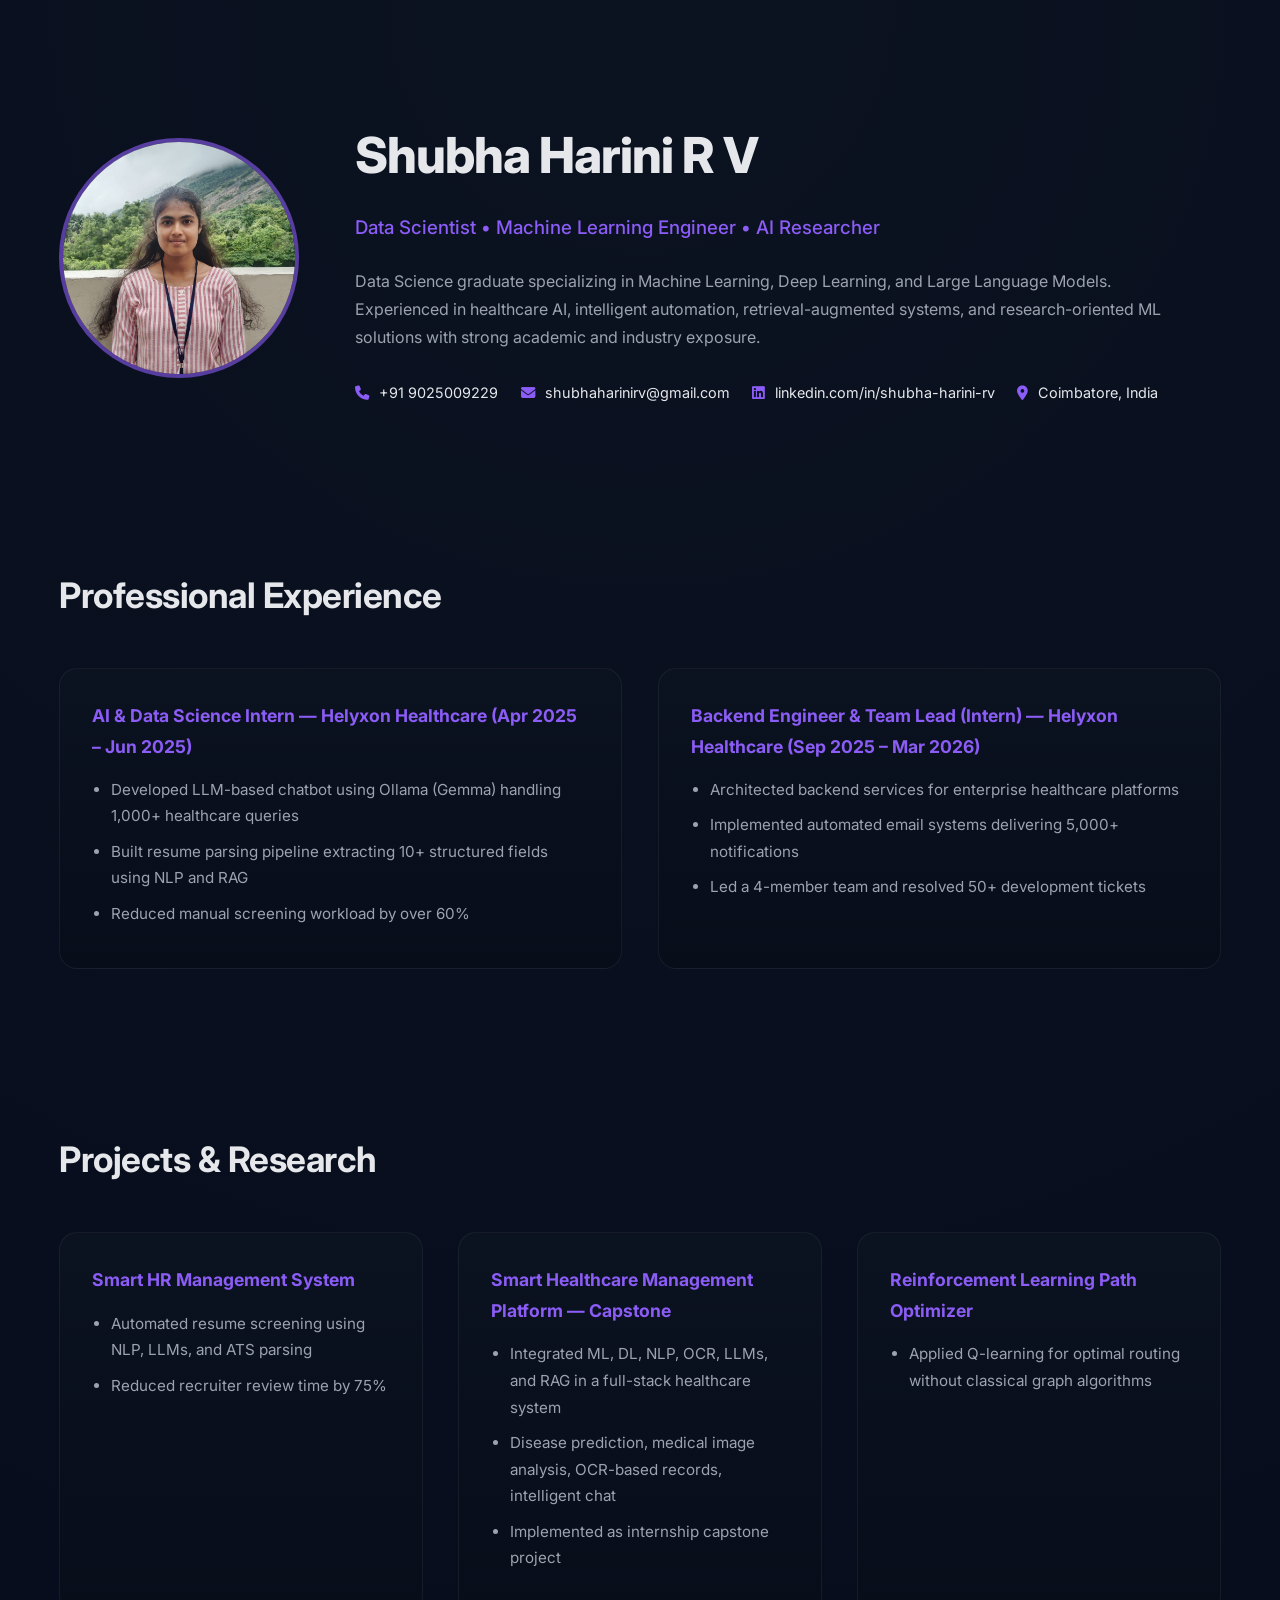
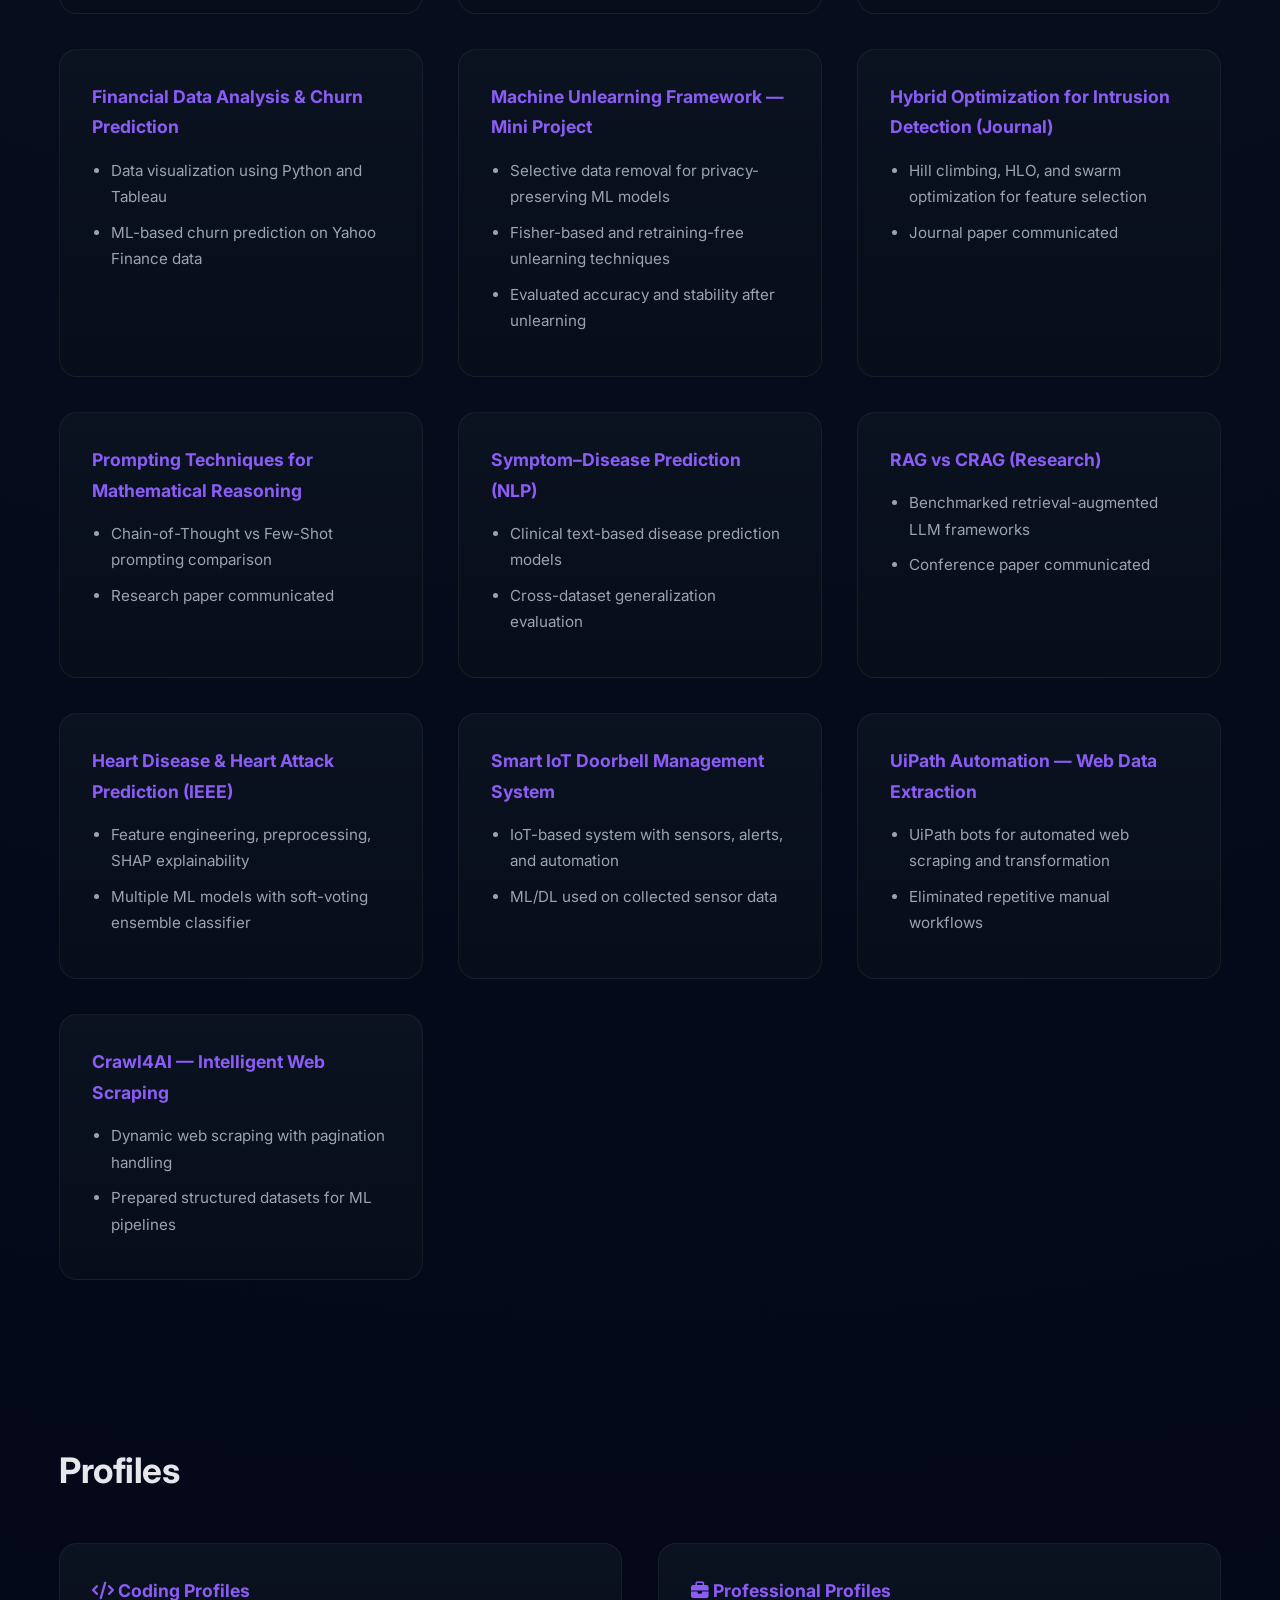
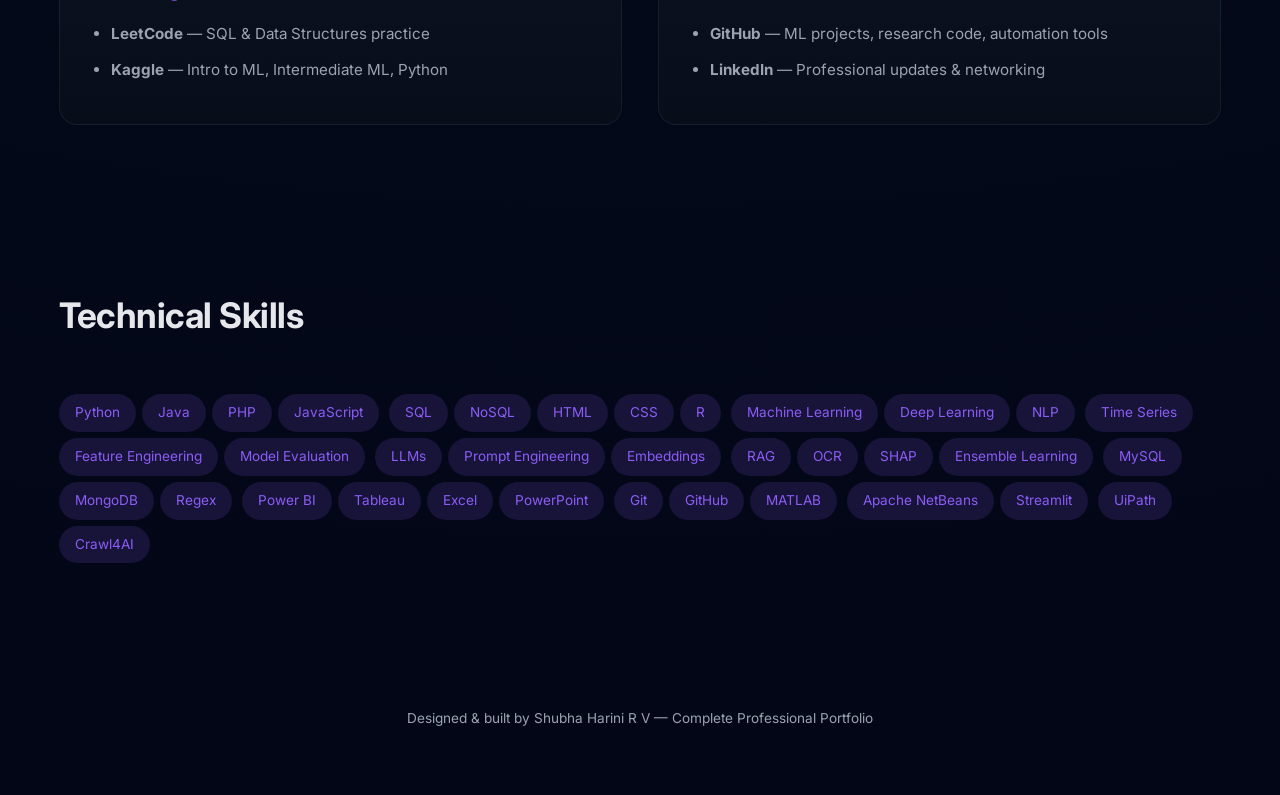
==== old.html @ a8764f8c "Rename index.html to old.html" ====
<!DOCTYPE html>
<html lang="en">
<head>
<meta charset="UTF-8">
<meta name="viewport" content="width=device-width, initial-scale=1.0">
<title>Shubha Harini R V | Data Scientist</title>

<link href="https://fonts.googleapis.com/css2?family=Inter:wght@300;400;500;600;700;800&display=swap" rel="stylesheet">
<link rel="stylesheet" href="https://cdnjs.cloudflare.com/ajax/libs/font-awesome/6.4.0/css/all.min.css">

<style>
:root{
--bg:#020617;
--card:#0b1220;
--text:#e5e7eb;
--muted:#9ca3af;
--accent:#8b5cf6;
--border:rgba(255,255,255,0.06);
}

*{
  margin:0;
  padding:0;
  box-sizing:border-box;
  font-family:'Inter',sans-serif;
}

body{
  background:radial-gradient(circle at top, #0b1220, #020617);
  color:var(--text);
  line-height:1.75;
}

.container{
  max-width:1200px;
  margin:auto;
  padding:5rem 1.2rem;
}

h2{
  font-size:2.2rem;
  margin-bottom:2.6rem;
  letter-spacing:-0.5px;
}

.grid{
  display:grid;
  grid-template-columns:repeat(auto-fit,minmax(320px,1fr));
  gap:2.2rem;
}

.card{
  background:linear-gradient(180deg,#0b1220,#070d19);
  border:1px solid var(--border);
  border-radius:18px;
  padding:2rem;
  transition:all .3s ease;
}

.card:hover{
  transform:translateY(-6px);
  border-color:rgba(139,92,246,0.35);
}

.card h4{
  color:var(--accent);
  font-size:1.1rem;
  margin-bottom:.9rem;
}

.card ul{
  padding-left:1.2rem;
}

.card ul li{
  margin-bottom:.55rem;
  color:var(--muted);
  font-size:.95rem;
}

.hero{
  display:grid;
  grid-template-columns:240px 1fr;
  gap:3.5rem;
  align-items:center;
  padding-top:7rem;
}

.hero img{
  width:240px;
  height:240px;
  border-radius:50%;
  object-fit:cover;
  border:4px solid rgba(139,92,246,0.6);
}

.hero h1{
  font-size:3.1rem;
  font-weight:800;
  letter-spacing:-1px;
}

.hero h3{
  color:var(--accent);
  font-weight:500;
  margin:.8rem 0 1.4rem;
}

.hero p{
  color:var(--muted);
  max-width:820px;
}

.contact{
  margin-top:1.8rem;
  display:flex;
  flex-wrap:wrap;
  gap:1.4rem;
  font-size:.9rem;
}

.contact i{
  color:var(--accent);
  margin-right:6px;
}

.skills span{
  display:inline-block;
  background:rgba(139,92,246,.15);
  color:var(--accent);
  padding:7px 16px;
  border-radius:999px;
  font-size:.85rem;
  margin:6px 6px 0 0;
}

footer{
  text-align:center;
  color:var(--muted);
  padding:4rem 1rem;
  font-size:.85rem;
}

@media(max-width:768px){
.hero{
  grid-template-columns:1fr;
  text-align:center;
}
.hero img{
  margin:auto;
}
}
</style>
</head>

<body>

<!-- HERO -->
<section class="container hero">
<img src="shubha.jpeg" alt="Shubha Harini R V">
<div>
<h1>Shubha Harini R V</h1>
<h3>Data Scientist • Machine Learning Engineer • AI Researcher</h3>
<p>
Data Science graduate specializing in Machine Learning, Deep Learning, and Large Language Models.
Experienced in healthcare AI, intelligent automation, retrieval-augmented systems, and
research-oriented ML solutions with strong academic and industry exposure.
</p>
<div class="contact">
<span><i class="fas fa-phone"></i> +91 9025009229</span>
<span><i class="fas fa-envelope"></i> shubhaharinirv@gmail.com</span>
<span><i class="fab fa-linkedin"></i> linkedin.com/in/shubha-harini-rv</span>
<span><i class="fas fa-map-marker-alt"></i> Coimbatore, India</span>
</div>
</div>
</section>

<!-- EXPERIENCE -->
<section class="container">
<h2>Professional Experience</h2>
<div class="grid">

<div class="card">
<h4>AI & Data Science Intern — Helyxon Healthcare (Apr 2025 – Jun 2025)</h4>
<ul>
<li>Developed LLM-based chatbot using Ollama (Gemma) handling 1,000+ healthcare queries</li>
<li>Built resume parsing pipeline extracting 10+ structured fields using NLP and RAG</li>
<li>Reduced manual screening workload by over 60%</li>
</ul>
</div>

<div class="card">
<h4>Backend Engineer & Team Lead (Intern) — Helyxon Healthcare (Sep 2025 – Mar 2026)</h4>
<ul>
<li>Architected backend services for enterprise healthcare platforms</li>
<li>Implemented automated email systems delivering 5,000+ notifications</li>
<li>Led a 4-member team and resolved 50+ development tickets</li>
</ul>
</div>

</div>
</section>

<!-- PROJECTS -->
<section class="container">
<h2>Projects & Research</h2>
<div class="grid">

<div class="card">
<h4>Smart HR Management System</h4>
<ul>
<li>Automated resume screening using NLP, LLMs, and ATS parsing</li>
<li>Reduced recruiter review time by 75%</li>
</ul>
</div>

<div class="card">
<h4>Smart Healthcare Management Platform — Capstone</h4>
<ul>
<li>Integrated ML, DL, NLP, OCR, LLMs, and RAG in a full-stack healthcare system</li>
<li>Disease prediction, medical image analysis, OCR-based records, intelligent chat</li>
<li>Implemented as internship capstone project</li>
</ul>
</div>

<div class="card">
<h4>Reinforcement Learning Path Optimizer</h4>
<ul>
<li>Applied Q-learning for optimal routing without classical graph algorithms</li>
</ul>
</div>

<div class="card">
<h4>Financial Data Analysis & Churn Prediction</h4>
<ul>
<li>Data visualization using Python and Tableau</li>
<li>ML-based churn prediction on Yahoo Finance data</li>
</ul>
</div>

<div class="card">
<h4>Machine Unlearning Framework — Mini Project</h4>
<ul>
<li>Selective data removal for privacy-preserving ML models</li>
<li>Fisher-based and retraining-free unlearning techniques</li>
<li>Evaluated accuracy and stability after unlearning</li>
</ul>
</div>

<div class="card">
<h4>Hybrid Optimization for Intrusion Detection (Journal)</h4>
<ul>
<li>Hill climbing, HLO, and swarm optimization for feature selection</li>
<li>Journal paper communicated</li>
</ul>
</div>

<div class="card">
<h4>Prompting Techniques for Mathematical Reasoning</h4>
<ul>
<li>Chain-of-Thought vs Few-Shot prompting comparison</li>
<li>Research paper communicated</li>
</ul>
</div>

<div class="card">
<h4>Symptom–Disease Prediction (NLP)</h4>
<ul>
<li>Clinical text-based disease prediction models</li>
<li>Cross-dataset generalization evaluation</li>
</ul>
</div>

<div class="card">
<h4>RAG vs CRAG (Research)</h4>
<ul>
<li>Benchmarked retrieval-augmented LLM frameworks</li>
<li>Conference paper communicated</li>
</ul>
</div>

<div class="card">
<h4>Heart Disease & Heart Attack Prediction (IEEE)</h4>
<ul>
<li>Feature engineering, preprocessing, SHAP explainability</li>
<li>Multiple ML models with soft-voting ensemble classifier</li>
</ul>
</div>

<div class="card">
<h4>Smart IoT Doorbell Management System</h4>
<ul>
<li>IoT-based system with sensors, alerts, and automation</li>
<li>ML/DL used on collected sensor data</li>
</ul>
</div>

<div class="card">
<h4>UiPath Automation — Web Data Extraction</h4>
<ul>
<li>UiPath bots for automated web scraping and transformation</li>
<li>Eliminated repetitive manual workflows</li>
</ul>
</div>

<div class="card">
<h4>Crawl4AI — Intelligent Web Scraping</h4>
<ul>
<li>Dynamic web scraping with pagination handling</li>
<li>Prepared structured datasets for ML pipelines</li>
</ul>
</div>

</div>
</section>

<!-- PROFILES -->
<section class="container">
<h2>Profiles</h2>
<div class="grid">

<div class="card">
<h4><i class="fas fa-code"></i> Coding Profiles</h4>
<ul>
<li><strong>LeetCode</strong> — SQL & Data Structures practice</li>
<li><strong>Kaggle</strong> — Intro to ML, Intermediate ML, Python</li>
</ul>
</div>

<div class="card">
<h4><i class="fas fa-briefcase"></i> Professional Profiles</h4>
<ul>
<li><strong>GitHub</strong> — ML projects, research code, automation tools</li>
<li><strong>LinkedIn</strong> — Professional updates & networking</li>
</ul>
</div>

</div>
</section>

<!-- SKILLS -->
<section class="container">
<h2>Technical Skills</h2>
<div class="skills">
<span>Python</span><span>Java</span><span>PHP</span><span>JavaScript</span>
<span>SQL</span><span>NoSQL</span><span>HTML</span><span>CSS</span><span>R</span>
<span>Machine Learning</span><span>Deep Learning</span><span>NLP</span>
<span>Time Series</span><span>Feature Engineering</span><span>Model Evaluation</span>
<span>LLMs</span><span>Prompt Engineering</span><span>Embeddings</span>
<span>RAG</span><span>OCR</span><span>SHAP</span><span>Ensemble Learning</span>
<span>MySQL</span><span>MongoDB</span><span>Regex</span>
<span>Power BI</span><span>Tableau</span><span>Excel</span><span>PowerPoint</span>
<span>Git</span><span>GitHub</span><span>MATLAB</span>
<span>Apache NetBeans</span><span>Streamlit</span>
<span>UiPath</span><span>Crawl4AI</span>
</div>
</section>

<footer>
Designed & built by Shubha Harini R V — Complete Professional Portfolio
</footer>

</body>
</html>
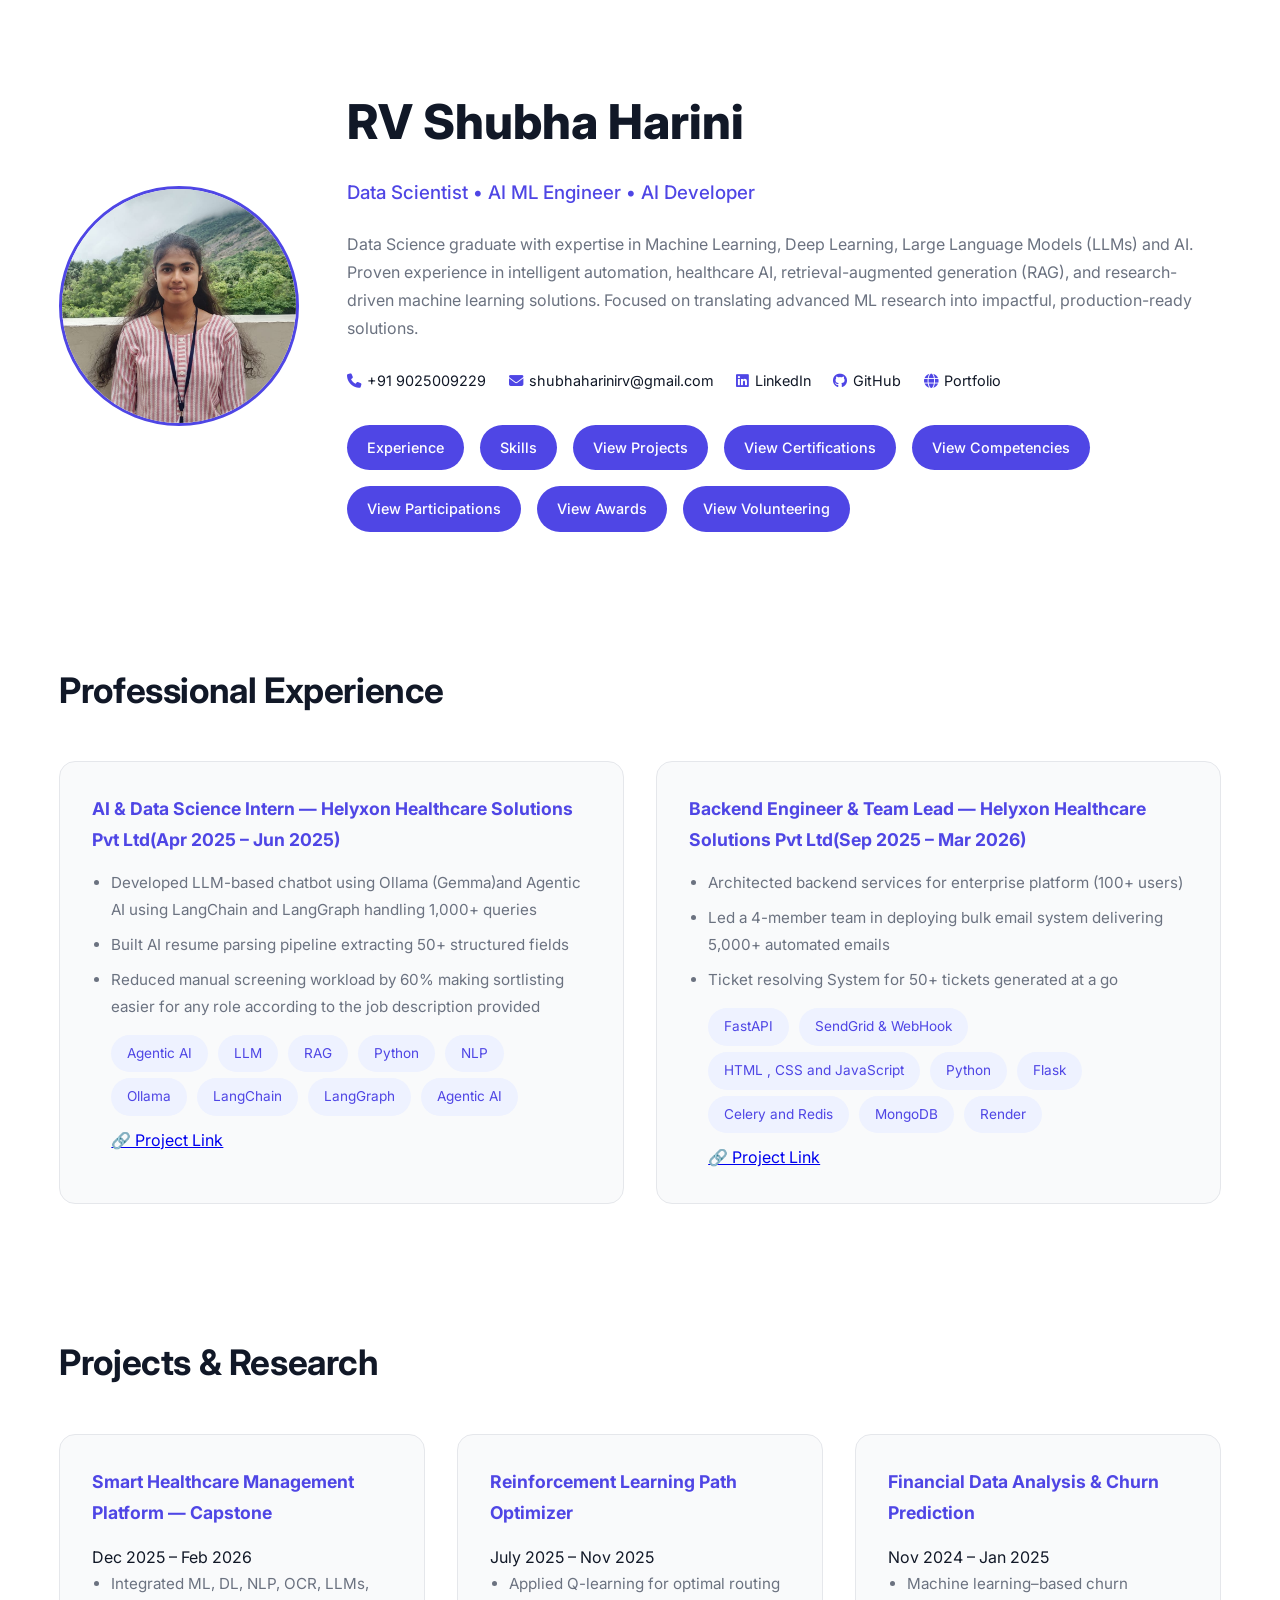
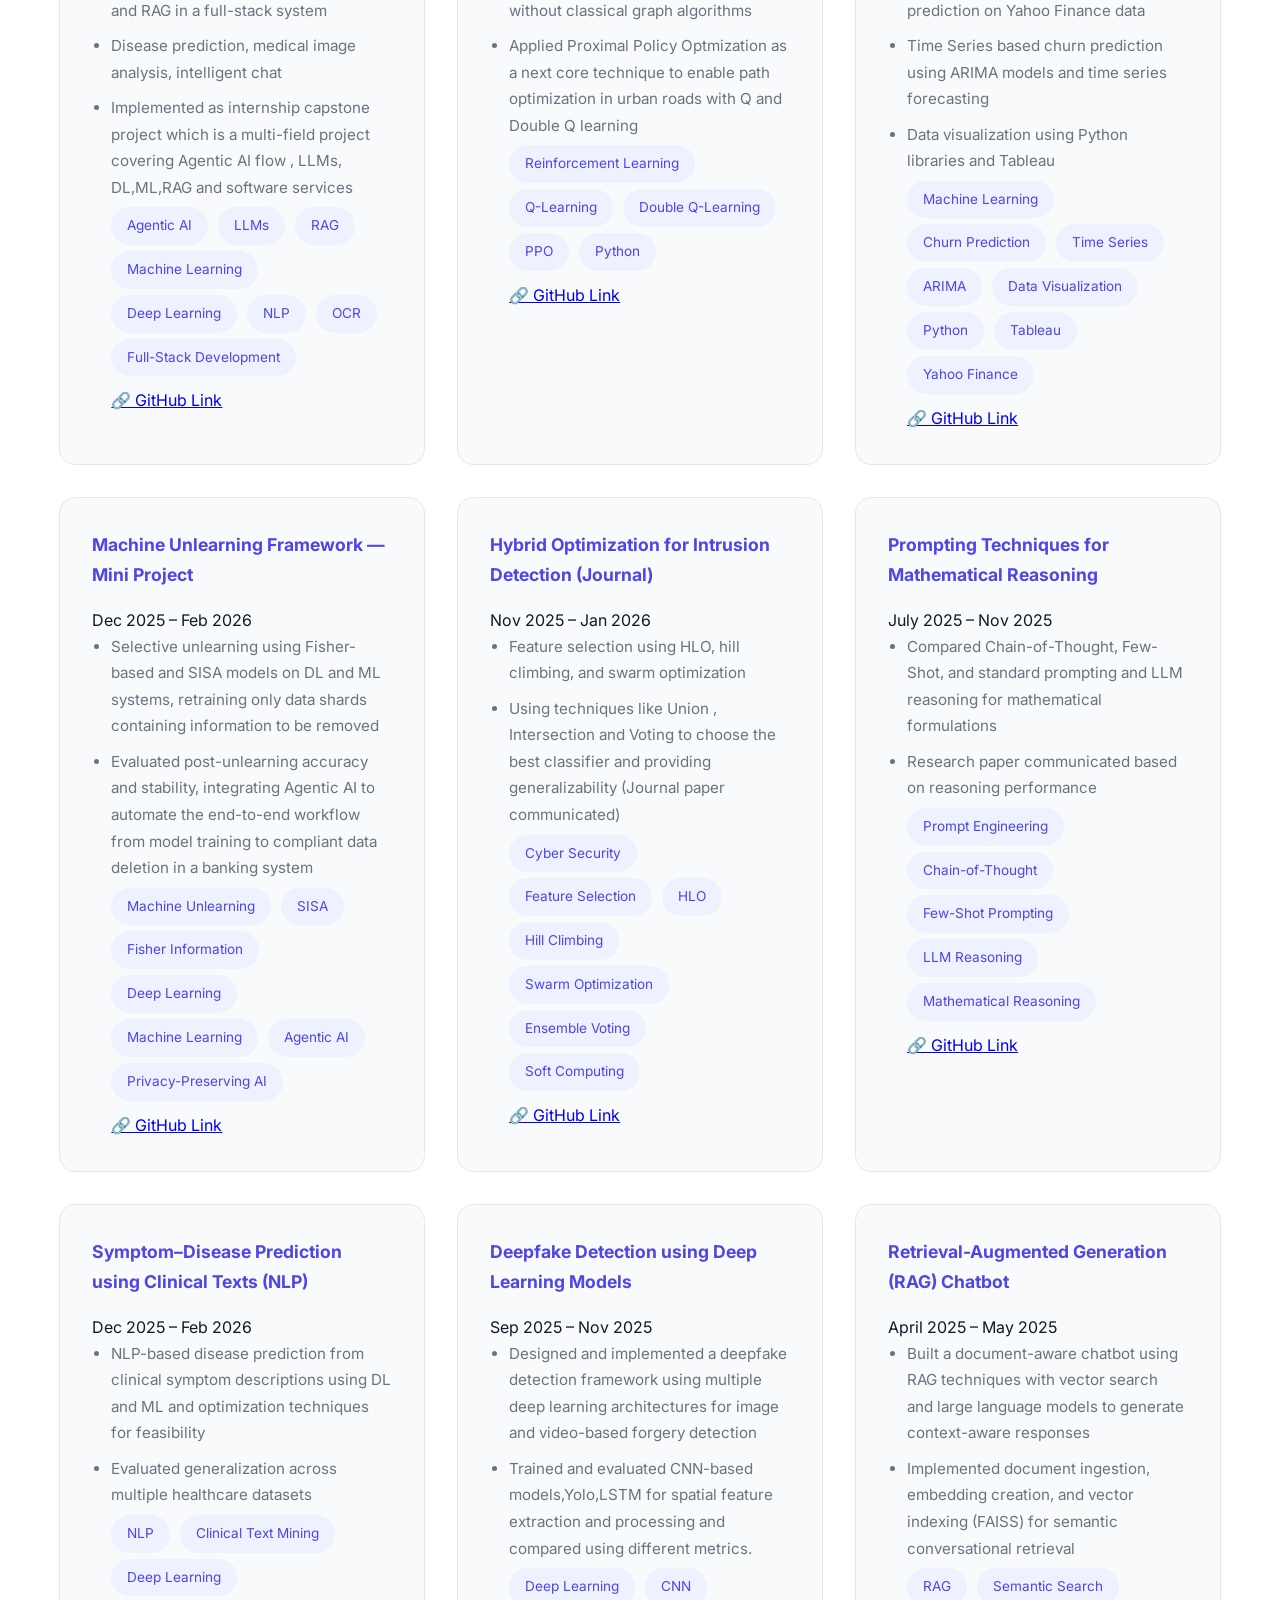
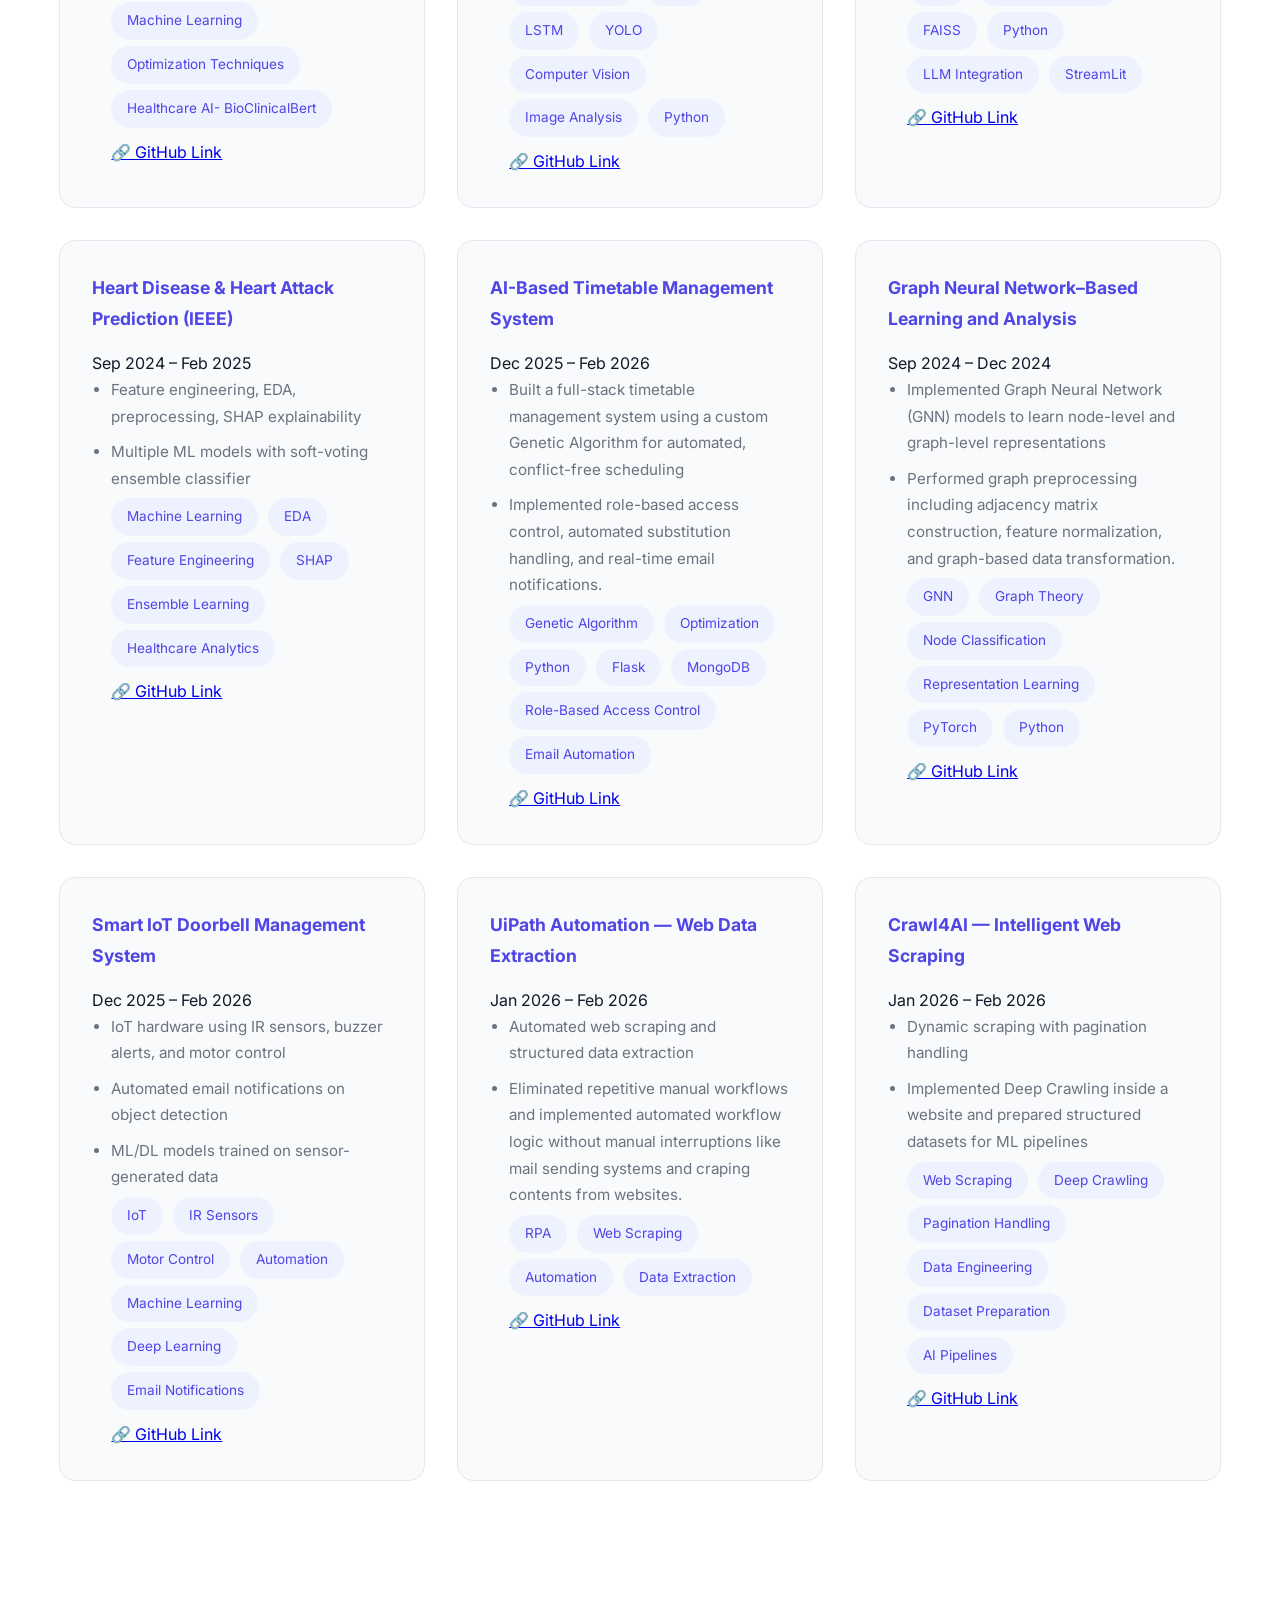
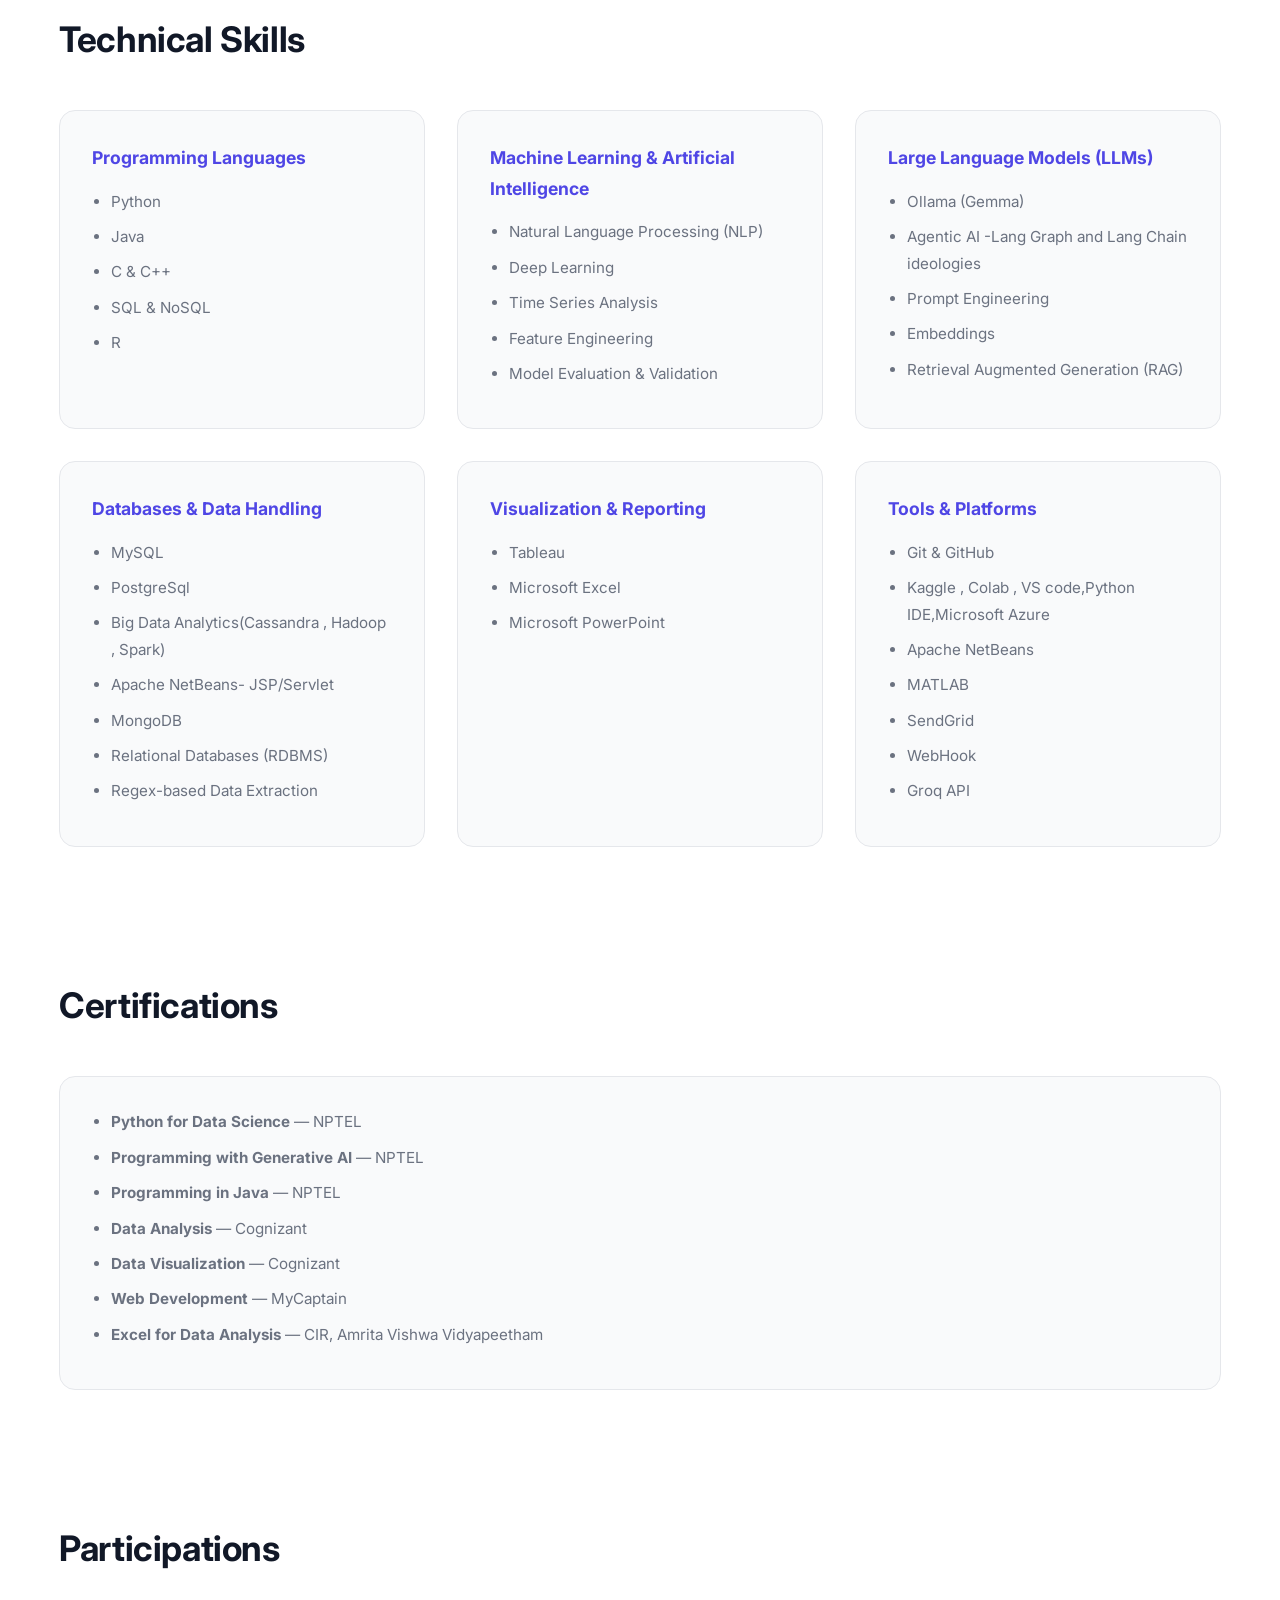
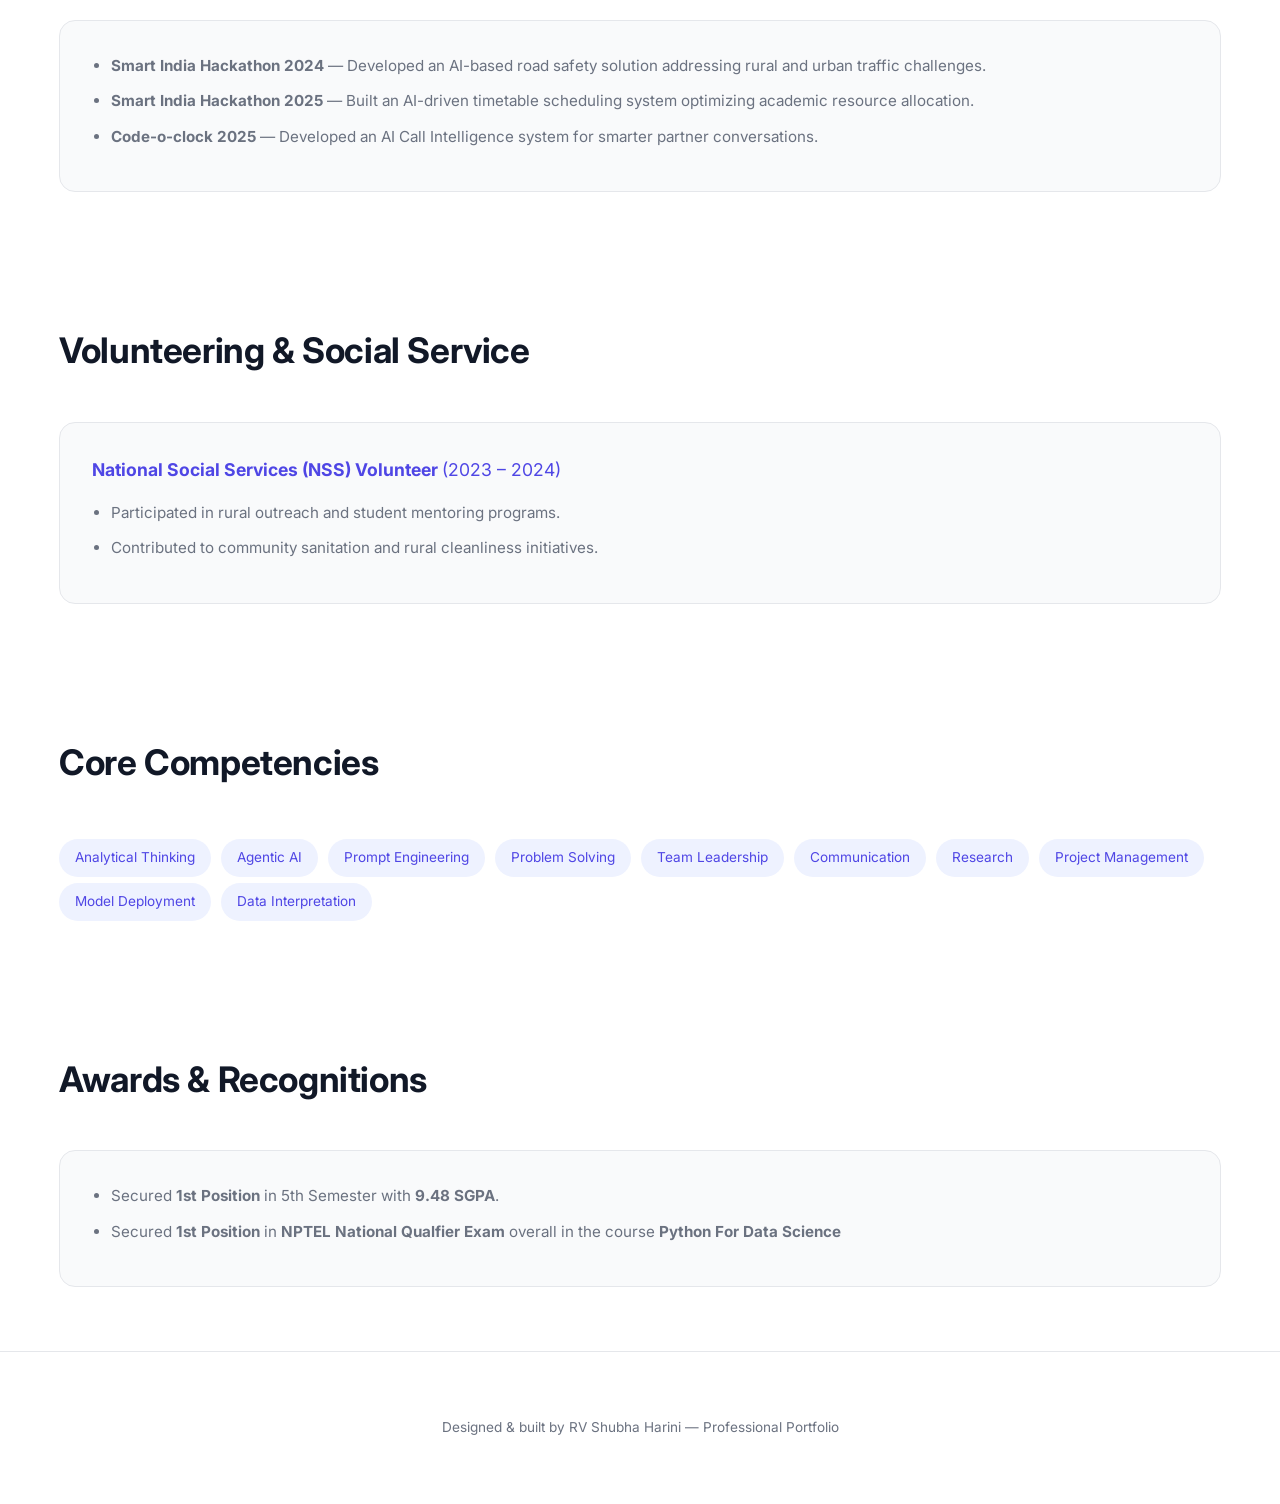
==== commit 757bce65: "Update print statement to say 'Goodbye World'" ====
--- a/old.html
+++ b/old.html
@@ -3,151 +3,184 @@
 <head>
 <meta charset="UTF-8">
 <meta name="viewport" content="width=device-width, initial-scale=1.0">
-<title>Shubha Harini R V | Data Scientist</title>
+<title>RV Shubha Harini | AI ML Engineer /Data Scientist</title>
 
 <link href="https://fonts.googleapis.com/css2?family=Inter:wght@300;400;500;600;700;800&display=swap" rel="stylesheet">
 <link rel="stylesheet" href="https://cdnjs.cloudflare.com/ajax/libs/font-awesome/6.4.0/css/all.min.css">
 
 <style>
 :root{
---bg:#020617;
---card:#0b1220;
---text:#e5e7eb;
---muted:#9ca3af;
---accent:#8b5cf6;
---border:rgba(255,255,255,0.06);
+--bg:#ffffff;
+--card:#f9fafb;
+--text:#111827;
+--muted:#6b7280;
+--accent:#4f46e5;
+--border:#e5e7eb;
 }
 
 *{
-  margin:0;
-  padding:0;
-  box-sizing:border-box;
-  font-family:'Inter',sans-serif;
+margin:0;
+padding:0;
+box-sizing:border-box;
+font-family:'Inter',sans-serif;
+scroll-behavior:smooth;
 }
 
 body{
-  background:radial-gradient(circle at top, #0b1220, #020617);
-  color:var(--text);
-  line-height:1.75;
+background:var(--bg);
+color:var(--text);
+line-height:1.75;
 }
 
 .container{
-  max-width:1200px;
-  margin:auto;
-  padding:5rem 1.2rem;
+max-width:1200px;
+margin:auto;
+padding:4rem 1.2rem;
 }
 
 h2{
-  font-size:2.2rem;
-  margin-bottom:2.6rem;
-  letter-spacing:-0.5px;
+font-size:2.2rem;
+margin-bottom:2.5rem;
+letter-spacing:-0.4px;
 }
 
 .grid{
-  display:grid;
-  grid-template-columns:repeat(auto-fit,minmax(320px,1fr));
-  gap:2.2rem;
+display:grid;
+grid-template-columns:repeat(auto-fit,minmax(320px,1fr));
+gap:2rem;
 }
 
 .card{
-  background:linear-gradient(180deg,#0b1220,#070d19);
-  border:1px solid var(--border);
-  border-radius:18px;
-  padding:2rem;
-  transition:all .3s ease;
+background:var(--card);
+border:1px solid var(--border);
+border-radius:16px;
+padding:2rem;
+transition:.25s ease;
 }
 
 .card:hover{
-  transform:translateY(-6px);
-  border-color:rgba(139,92,246,0.35);
+transform:translateY(-4px);
+border-color:var(--accent);
 }
 
 .card h4{
-  color:var(--accent);
-  font-size:1.1rem;
-  margin-bottom:.9rem;
+color:var(--accent);
+font-size:1.1rem;
+margin-bottom:.9rem;
 }
 
 .card ul{
-  padding-left:1.2rem;
+padding-left:1.2rem;
 }
 
 .card ul li{
-  margin-bottom:.55rem;
-  color:var(--muted);
-  font-size:.95rem;
-}
-
+margin-bottom:.55rem;
+color:var(--muted);
+font-size:.95rem;
+}
+
+/* HERO */
 .hero{
-  display:grid;
-  grid-template-columns:240px 1fr;
-  gap:3.5rem;
-  align-items:center;
-  padding-top:7rem;
+display:grid;
+grid-template-columns:240px 1fr;
+gap:3rem;
+align-items:center;
+padding-top:5rem;
 }
 
 .hero img{
-  width:240px;
-  height:240px;
-  border-radius:50%;
-  object-fit:cover;
-  border:4px solid rgba(139,92,246,0.6);
+width:240px;
+height:240px;
+border-radius:50%;
+object-fit:cover;
+border:3px solid var(--accent);
 }
 
 .hero h1{
-  font-size:3.1rem;
-  font-weight:800;
-  letter-spacing:-1px;
+font-size:3rem;
+font-weight:800;
 }
 
 .hero h3{
-  color:var(--accent);
-  font-weight:500;
-  margin:.8rem 0 1.4rem;
+color:var(--accent);
+font-weight:500;
+margin:.8rem 0 1.3rem;
 }
 
 .hero p{
-  color:var(--muted);
-  max-width:820px;
+color:var(--muted);
+max-width:850px;
 }
 
 .contact{
-  margin-top:1.8rem;
-  display:flex;
-  flex-wrap:wrap;
-  gap:1.4rem;
-  font-size:.9rem;
+margin-top:1.6rem;
+display:flex;
+flex-wrap:wrap;
+gap:1.4rem;
+font-size:.9rem;
+}
+
+.contact a{
+color:var(--text);
+text-decoration:none;
 }
 
 .contact i{
-  color:var(--accent);
-  margin-right:6px;
-}
-
+color:var(--accent);
+margin-right:6px;
+}
+
+/* NAV BUTTONS */
+.nav-buttons{
+margin-top:2rem;
+display:flex;
+flex-wrap:wrap;
+gap:1rem;
+}
+
+.nav-buttons a{
+text-decoration:none;
+background:var(--accent);
+color:#fff;
+padding:10px 20px;
+border-radius:999px;
+font-size:.9rem;
+font-weight:500;
+}
+
+.nav-buttons a:hover{
+background:#4338ca;
+}
+
+/* SKILLS */
 .skills span{
-  display:inline-block;
-  background:rgba(139,92,246,.15);
-  color:var(--accent);
-  padding:7px 16px;
-  border-radius:999px;
-  font-size:.85rem;
-  margin:6px 6px 0 0;
+display:inline-block;
+background:#eef2ff;
+color:var(--accent);
+padding:7px 16px;
+border-radius:999px;
+font-size:.85rem;
+margin:6px 6px 0 0;
 }
 
 footer{
-  text-align:center;
-  color:var(--muted);
-  padding:4rem 1rem;
-  font-size:.85rem;
+text-align:center;
+color:var(--muted);
+padding:4rem 1rem;
+border-top:1px solid var(--border);
+font-size:.85rem;
 }
 
 @media(max-width:768px){
 .hero{
-  grid-template-columns:1fr;
-  text-align:center;
+grid-template-columns:1fr;
+text-align:center;
 }
 .hero img{
-  margin:auto;
+margin:auto;
+}
+.nav-buttons{
+justify-content:center;
 }
 }
 </style>
@@ -157,44 +190,90 @@
 
 <!-- HERO -->
 <section class="container hero">
-<img src="shubha.jpeg" alt="Shubha Harini R V">
+<img src="shubha.jpeg" alt="RV Shubha Harini">
 <div>
-<h1>Shubha Harini R V</h1>
-<h3>Data Scientist • Machine Learning Engineer • AI Researcher</h3>
+<h1>RV Shubha Harini</h1>
+<h3>Data Scientist • AI ML Engineer • AI Developer</h3>
+
 <p>
-Data Science graduate specializing in Machine Learning, Deep Learning, and Large Language Models.
-Experienced in healthcare AI, intelligent automation, retrieval-augmented systems, and
-research-oriented ML solutions with strong academic and industry exposure.
+Data Science graduate with expertise in Machine Learning, Deep Learning, Large Language Models (LLMs) and AI. Proven experience in intelligent automation, healthcare AI, retrieval-augmented generation (RAG), and research-driven machine learning solutions.
+	Focused on translating advanced ML research into impactful, production-ready solutions.
 </p>
+
 <div class="contact">
-<span><i class="fas fa-phone"></i> +91 9025009229</span>
-<span><i class="fas fa-envelope"></i> shubhaharinirv@gmail.com</span>
-<span><i class="fab fa-linkedin"></i> linkedin.com/in/shubha-harini-rv</span>
-<span><i class="fas fa-map-marker-alt"></i> Coimbatore, India</span>
+<span><i class="fas fa-phone"></i><a href="tel:+919025009229">+91 9025009229</a></span>
+<span><i class="fas fa-envelope"></i><a href="mailto:shubhaharinirv@gmail.com">shubhaharinirv@gmail.com</a></span>
+<span><i class="fab fa-linkedin"></i><a href="https://linkedin.com/in/shubha-harini-rv-0335bb303" target="_blank">LinkedIn</a></span>
+<span><i class="fab fa-github"></i><a href="https://github.com/rvshubhaharini" target="_blank">GitHub</a></span>
+<span><i class="fas fa-globe"></i><a href="https://rvshubhaharini.github.io/dw_port/" target="_blank">Portfolio</a></span>
+</div>
+
+<div class="nav-buttons">
+<a href="#experience">Experience</a>
+<a href="#skills">Skills</a>
+<a href="#projects">View Projects</a>
+<a href="#certifications">View Certifications</a>
+<a href="#competencies">View Competencies</a>
+<a href="#participations">View Participations</a>
+<a href="#awards">View Awards</a>
+<a href="#volunteering">View Volunteering</a>
+
 </div>
 </div>
 </section>
 
 <!-- EXPERIENCE -->
-<section class="container">
+<section class="container" id="experience">
 <h2>Professional Experience</h2>
 <div class="grid">
 
 <div class="card">
-<h4>AI & Data Science Intern — Helyxon Healthcare (Apr 2025 – Jun 2025)</h4>
+<h4>AI & Data Science Intern — Helyxon Healthcare Solutions Pvt Ltd(Apr 2025 – Jun 2025)</h4>
 <ul>
-<li>Developed LLM-based chatbot using Ollama (Gemma) handling 1,000+ healthcare queries</li>
-<li>Built resume parsing pipeline extracting 10+ structured fields using NLP and RAG</li>
-<li>Reduced manual screening workload by over 60%</li>
+<li>Developed LLM-based chatbot using Ollama (Gemma)and Agentic AI using LangChain and LangGraph handling 1,000+ queries</li>
+<li>Built AI resume parsing pipeline extracting 50+ structured fields</li>
+<li>Reduced manual screening workload by 60% making sortlisting easier for any role according to the job description provided
+<div class="skills" style="margin-top:8px;">
+    <span>Agentic AI</span>
+    <span>LLM</span>
+    <span>RAG</span>
+    <span>Python</span>
+    <span>NLP</span>
+    <span>Ollama</span>
+    <span>LangChain</span>
+    <span>LangGraph</span> 
+    <span>Agentic AI</span>
+  </div></li>
+<div style="margin-top:10px;">
+    <a href="https://capstone-project-drab-five.vercel.app/" target="_blank" class="project-link">
+      🔗 Project Link
+    </a>
+  </div>
+
 </ul>
 </div>
 
 <div class="card">
-<h4>Backend Engineer & Team Lead (Intern) — Helyxon Healthcare (Sep 2025 – Mar 2026)</h4>
+<h4>Backend Engineer & Team Lead — Helyxon Healthcare Solutions Pvt Ltd(Sep 2025 – Mar 2026)</h4>
 <ul>
-<li>Architected backend services for enterprise healthcare platforms</li>
-<li>Implemented automated email systems delivering 5,000+ notifications</li>
-<li>Led a 4-member team and resolved 50+ development tickets</li>
+<li>Architected backend services for enterprise platform (100+ users)</li>
+<li>Led a 4-member team in deploying bulk email system delivering 5,000+ automated emails</li>
+<li>Ticket resolving System for 50+ tickets generated at a go
+<div class="skills" style="margin-top:8px;">
+    <span>FastAPI</span>
+    <span>SendGrid & WebHook</span>
+    <span>HTML , CSS and JavaScript</span>
+    <span>Python</span>
+    <span>Flask</span>
+    <span>Celery and Redis</span>
+    <span>MongoDB</span>
+    <span>Render</span>
+  </div></li>
+<div style="margin-top:10px;">
+    <a href="https://mailmate-frontend.vercel.app" target="_blank" class="project-link">
+      🔗 Project Link
+    </a>
+  </div>
 </ul>
 </div>
 
@@ -202,163 +281,594 @@
 </section>
 
 <!-- PROJECTS -->
-<section class="container">
+<section class="container" id="projects">
 <h2>Projects & Research</h2>
+
 <div class="grid">
 
+  
+  <div class="card">
+    <h4>Smart Healthcare Management Platform — Capstone</h4>
+<p class="project-duration">Dec 2025 – Feb 2026</p>
+
+    <ul>
+      <li>Integrated ML, DL, NLP, OCR, LLMs, and RAG in a full-stack system</li>
+      <li>Disease prediction, medical image analysis, intelligent chat</li>
+      <li>Implemented as internship capstone project which is a multi-field project covering Agentic AI flow , LLMs, DL,ML,RAG and software services
+<div class="skills">
+  <span>Agentic AI</span>
+  <span>LLMs</span>
+  <span>RAG</span>
+  <span>Machine Learning</span>
+  <span>Deep Learning</span>
+  <span>NLP</span>
+  <span>OCR</span>
+  <span>Full-Stack Development</span>
+</div>
+</li>
+<div style="margin-top:10px;">
+    <a href="https://github.com/RVShubhaharini/Final_Capstone_Helyxon.git" target="_blank" class="project-link">
+      🔗 GitHub Link
+    </a>
+  </div>
+    </ul>
+  </div>
+
+  <div class="card">
+    <h4>Reinforcement Learning Path Optimizer</h4>
+<p class="project-duration">July 2025 – Nov 2025</p>
+
+    <ul>
+      <li>Applied Q-learning for optimal routing without classical graph algorithms</li>
+	<li>Applied Proximal Policy Optmization as a next core technique to enable path optimization in urban roads with Q and Double Q learning
+<div class="skills">
+  <span>Reinforcement Learning</span>
+  <span>Q-Learning</span>
+  <span>Double Q-Learning</span>
+  <span>PPO</span>
+  <span>Python</span>
+</div>
+</li>
+<div style="margin-top:10px;">
+    <a href="https://github.com/RVShubhaharini/rl-pathfinder-pro.git" target="_blank" class="project-link">
+      🔗 GitHub Link
+    </a>
+  </div>
+    </ul>
+  </div>
+
+  <div class="card">
+    <h4>Financial Data Analysis & Churn Prediction</h4>
+<p class="project-duration">Nov 2024 – Jan 2025</p>
+
+    <ul>
+     
+      <li>Machine learning–based churn prediction on Yahoo Finance data</li>
+<li>Time Series based churn prediction using ARIMA models and time series forecasting</li>
+	<li>Data visualization using Python libraries and Tableau
+<div class="skills">
+  <span>Machine Learning</span>
+  <span>Churn Prediction</span>
+  <span>Time Series</span>
+  <span>ARIMA</span>
+  <span>Data Visualization</span>
+  <span>Python</span>
+  <span>Tableau</span>
+  <span>Yahoo Finance</span>
+</div>
+</li>
+<div style="margin-top:10px;">
+    <a href="https://github.com/RVShubhaharini/churn_prediction.git" target="_blank" class="project-link">
+      🔗 GitHub Link
+    </a>
+  </div>
+    </ul>
+  </div>
+
+  <div class="card">
+    <h4>Machine Unlearning Framework — Mini Project</h4>
+<p class="project-duration">Dec 2025 – Feb 2026</p>
+
+    <ul>
+      <li>Selective unlearning using Fisher-based and SISA models on DL and ML systems, retraining only data shards containing information to be removed</li>
+<li>Evaluated post-unlearning accuracy and stability, integrating Agentic AI to automate the end-to-end workflow from model training to compliant data deletion in a banking system
+<div class="skills">
+  <span>Machine Unlearning</span>
+  <span>SISA</span>
+  <span>Fisher Information</span>
+  <span>Deep Learning</span>
+  <span>Machine Learning</span>
+  <span>Agentic AI</span>
+  <span>Privacy-Preserving AI</span>
+</div>
+</li>
+<div style="margin-top:10px;">
+    <a href="https://github.com/RVShubhaharini/machine-unlearning-mini-project-.git" target="_blank" class="project-link">
+      🔗 GitHub Link
+    </a>
+  </div>
+    </ul>
+  </div>
+
+  <div class="card">
+    <h4>Hybrid Optimization for Intrusion Detection (Journal)</h4>
+<p class="project-duration">Nov 2025 – Jan 2026</p>
+
+    <ul>
+      <li>Feature selection using HLO, hill climbing, and swarm optimization</li>
+      <li>Using techniques like Union , Intersection and Voting to choose the best classifier and providing generalizability (Journal paper communicated)
+<div class="skills">
+  <span>Cyber Security</span>
+  <span>Feature Selection</span>
+  <span>HLO</span>
+  <span>Hill Climbing</span>
+  <span>Swarm Optimization</span>
+  <span>Ensemble Voting</span>
+  <span>Soft Computing</span>
+</div>
+</li>
+<div style="margin-top:10px;">
+    <a href="https://github.com/RVShubhaharini/Cyber_Security.git" target="_blank" class="project-link">
+      🔗 GitHub Link
+    </a>
+  </div>
+    </ul>
+  </div>
+
+  <div class="card">
+    <h4>Prompting Techniques for Mathematical Reasoning</h4>
+<p class="project-duration">July 2025 – Nov 2025</p>
+
+    <ul>
+      <li>Compared Chain-of-Thought, Few-Shot, and standard prompting and LLM reasoning for mathematical formulations</li>
+      <li>Research paper communicated based on reasoning performance
+<div class="skills">
+  <span>Prompt Engineering</span>
+  <span>Chain-of-Thought</span>
+  <span>Few-Shot Prompting</span>
+  <span>LLM Reasoning</span>
+  <span>Mathematical Reasoning</span>
+</div>
+</li>
+<div style="margin-top:10px;">
+    <a href="https://github.com/RVShubhaharini/Prompting_Techniques.git" target="_blank" class="project-link">
+      🔗 GitHub Link
+    </a>
+  </div>
+    </ul>
+  </div>
+
+  <div class="card">
+    <h4>Symptom–Disease Prediction using Clinical Texts (NLP)</h4>
+<p class="project-duration">Dec 2025 – Feb 2026</p>
+
+    <ul>
+      <li>NLP-based disease prediction from clinical symptom descriptions using DL and ML and optimization techniques for feasibility</li>
+      <li>Evaluated generalization across multiple healthcare datasets
+<div class="skills">
+  <span>NLP</span>
+  <span>Clinical Text Mining</span>
+  <span>Deep Learning</span>
+  <span>Machine Learning</span>
+  <span>Optimization Techniques</span>
+  <span>Healthcare AI- BioClinicalBert</span>
+</div>
+</li>
+<div style="margin-top:10px;">
+    <a href="https://github.com/RVShubhaharini/NLP_symptoms-Disease_Prediction.git" target="_blank" class="project-link">
+      🔗 GitHub Link
+    </a>
+  </div>
+    </ul>
+  </div>
+
 <div class="card">
-<h4>Smart HR Management System</h4>
-<ul>
-<li>Automated resume screening using NLP, LLMs, and ATS parsing</li>
-<li>Reduced recruiter review time by 75%</li>
-</ul>
-</div>
-
+  <h4>Deepfake Detection using Deep Learning Models</h4>
+<p class="project-duration">Sep 2025 – Nov 2025</p>
+
+
+  <ul>
+    <li>
+      Designed and implemented a deepfake detection framework using multiple deep learning architectures for image and video-based forgery detection
+    </li>
+    <li>
+      Trained and evaluated CNN-based models,Yolo,LSTM for spatial feature extraction and processing and compared using different metrics.
+      <div class="skills">
+        <span>Deep Learning</span>
+        <span>CNN</span>
+        <span>LSTM</span>
+        <span>YOLO</span>
+        <span>Computer Vision</span>
+        <span>Image Analysis</span>
+        <span>Python</span>
+      </div>
+    </li>
+
+    <div style="margin-top:10px;">
+      <a href="https://github.com/RVShubhaharini/deep_learning.git" 
+         target="_blank" 
+         class="project-link">
+        🔗 GitHub Link
+      </a>
+    </div>
+  </ul>
+</div>
+
+
+  <div class="card">
+  <h4>Retrieval-Augmented Generation (RAG) Chatbot</h4>
+  <p class="project-duration">April 2025 – May 2025</p>
+
+  <ul>
+    <li>
+      Built a document-aware chatbot using RAG techniques with vector search and large language models to generate context-aware responses
+    </li>
+    <li>
+      Implemented document ingestion, embedding creation, and vector indexing (FAISS) for semantic conversational retrieval
+      <div class="skills">
+        <span>RAG</span>
+        <span>Semantic Search</span>
+        <span>FAISS</span>
+        <span>Python</span>
+        <span>LLM Integration</span>
+        <span>StreamLit</span>
+      </div>
+    </li>
+
+    <div style="margin-top:10px;">
+      <a href="https://github.com/RVShubhaharini/Rag-Chatbot.git"
+         target="_blank"
+         class="project-link">
+        🔗 GitHub Link
+      </a>
+    </div>
+  </ul>
+</div>
+
+  <div class="card">
+    <h4>Heart Disease & Heart Attack Prediction (IEEE)</h4>
+<p class="project-duration">Sep 2024 – Feb 2025</p>
+
+    <ul>
+      <li>Feature engineering, EDA, preprocessing, SHAP explainability</li>
+      <li>Multiple ML models with soft-voting ensemble classifier
+<div class="skills">
+  <span>Machine Learning</span>
+  <span>EDA</span>
+  <span>Feature Engineering</span>
+  <span>SHAP</span>
+  <span>Ensemble Learning</span>
+  <span>Healthcare Analytics</span>
+</div>
+</li>
+<div style="margin-top:10px;">
+    <a href="https://github.com/RVShubhaharini/Heart_Attack_Prediction.git" target="_blank" class="project-link">
+      🔗 GitHub Link
+    </a>
+  </div>
+    </ul>
+  </div>
 <div class="card">
-<h4>Smart Healthcare Management Platform — Capstone</h4>
-<ul>
-<li>Integrated ML, DL, NLP, OCR, LLMs, and RAG in a full-stack healthcare system</li>
-<li>Disease prediction, medical image analysis, OCR-based records, intelligent chat</li>
-<li>Implemented as internship capstone project</li>
-</ul>
+  <h4>AI-Based Timetable Management System</h4>
+<p class="project-duration">Dec 2025 – Feb 2026</p>
+
+  <ul>
+    <li>Built a full-stack timetable management system using a custom Genetic Algorithm for automated, conflict-free scheduling</li>
+<li>Implemented role-based access control, automated substitution handling, and real-time email notifications.
+
+<div class="skills">
+  <span>Genetic Algorithm</span>
+  <span>Optimization</span>
+  <span>Python</span>
+  <span>Flask</span>
+  <span>MongoDB</span>
+  <span>Role-Based Access Control</span>
+  <span>Email Automation</span>
+</div>
+
+</li>
+<div style="margin-top:10px;">
+    <a href="https://github.com/RVShubhaharini/TimeTable_Scheduling_SE.git" target="_blank" class="project-link">
+      🔗 GitHub Link
+    </a>
+  </div>
+  </ul>
 </div>
 
 <div class="card">
-<h4>Reinforcement Learning Path Optimizer</h4>
-<ul>
-<li>Applied Q-learning for optimal routing without classical graph algorithms</li>
-</ul>
-</div>
-
-<div class="card">
-<h4>Financial Data Analysis & Churn Prediction</h4>
-<ul>
-<li>Data visualization using Python and Tableau</li>
-<li>ML-based churn prediction on Yahoo Finance data</li>
-</ul>
-</div>
-
-<div class="card">
-<h4>Machine Unlearning Framework — Mini Project</h4>
-<ul>
-<li>Selective data removal for privacy-preserving ML models</li>
-<li>Fisher-based and retraining-free unlearning techniques</li>
-<li>Evaluated accuracy and stability after unlearning</li>
-</ul>
-</div>
-
-<div class="card">
-<h4>Hybrid Optimization for Intrusion Detection (Journal)</h4>
-<ul>
-<li>Hill climbing, HLO, and swarm optimization for feature selection</li>
-<li>Journal paper communicated</li>
-</ul>
-</div>
-
-<div class="card">
-<h4>Prompting Techniques for Mathematical Reasoning</h4>
-<ul>
-<li>Chain-of-Thought vs Few-Shot prompting comparison</li>
-<li>Research paper communicated</li>
-</ul>
-</div>
-
-<div class="card">
-<h4>Symptom–Disease Prediction (NLP)</h4>
-<ul>
-<li>Clinical text-based disease prediction models</li>
-<li>Cross-dataset generalization evaluation</li>
-</ul>
-</div>
-
-<div class="card">
-<h4>RAG vs CRAG (Research)</h4>
-<ul>
-<li>Benchmarked retrieval-augmented LLM frameworks</li>
-<li>Conference paper communicated</li>
-</ul>
-</div>
-
-<div class="card">
-<h4>Heart Disease & Heart Attack Prediction (IEEE)</h4>
-<ul>
-<li>Feature engineering, preprocessing, SHAP explainability</li>
-<li>Multiple ML models with soft-voting ensemble classifier</li>
-</ul>
-</div>
-
-<div class="card">
-<h4>Smart IoT Doorbell Management System</h4>
-<ul>
-<li>IoT-based system with sensors, alerts, and automation</li>
-<li>ML/DL used on collected sensor data</li>
-</ul>
-</div>
-
-<div class="card">
-<h4>UiPath Automation — Web Data Extraction</h4>
-<ul>
-<li>UiPath bots for automated web scraping and transformation</li>
-<li>Eliminated repetitive manual workflows</li>
-</ul>
-</div>
-
-<div class="card">
-<h4>Crawl4AI — Intelligent Web Scraping</h4>
-<ul>
-<li>Dynamic web scraping with pagination handling</li>
-<li>Prepared structured datasets for ML pipelines</li>
-</ul>
-</div>
+  <h4>Graph Neural Network–Based Learning and Analysis</h4>
+<p class="project-duration">Sep 2024 – Dec 2024</p>
+
+
+  <ul>
+    <li>
+      Implemented Graph Neural Network (GNN) models to learn node-level and graph-level representations </li>
+    <li>
+      Performed graph preprocessing including adjacency matrix construction, feature normalization, and graph-based data transformation.
+     <div class="skills">
+      
+        <span>GNN</span>
+        <span>Graph Theory</span>
+        <span>Node Classification</span>
+        <span>Representation Learning</span>
+        <span>PyTorch</span>
+        <span>Python</span>
+      </div>
+    </li>
+
+    <div style="margin-top:10px;">
+      <a href="https://github.com/RVShubhaharini/Graph_NeuralNetworks.git"
+         target="_blank"
+         class="project-link">
+        🔗 GitHub Link
+      </a>
+    </div>
+  </ul>
+</div>
+
+
+  <div class="card">
+    <h4>Smart IoT Doorbell Management System</h4>
+<p class="project-duration">Dec 2025 – Feb 2026</p>
+
+    <ul>
+      <li>IoT hardware using IR sensors, buzzer alerts, and motor control</li>
+      <li>Automated email notifications on object detection</li>
+      <li>ML/DL models trained on sensor-generated data
+<div class="skills">
+  <span>IoT</span>
+  <span>IR Sensors</span>
+  <span>Motor Control</span>
+  <span>Automation</span>
+  <span>Machine Learning</span>
+  <span>Deep Learning</span>
+  <span>Email Notifications</span>
+</div>
+</li>
+<div style="margin-top:10px;">
+    <a href="https://github.com/RVShubhaharini/IOT_DoorbellSensor_Project.git" target="_blank" class="project-link">
+      🔗 GitHub Link
+    </a>
+  </div>
+    </ul>
+  </div>
+
+  <div class="card">
+    <h4>UiPath Automation — Web Data Extraction</h4>
+<p class="project-duration">Jan 2026 – Feb 2026</p>
+
+    <ul>
+      <li>Automated web scraping and structured data extraction</li>
+      <li>Eliminated repetitive manual workflows and implemented automated workflow logic without manual interruptions like mail sending systems and craping contents from websites.
+<div class="skills">
+  <span>RPA</span>
+  <span>Web Scraping</span>
+  <span>Automation</span>
+  <span>Data Extraction</span>
+</div>
+</li>
+<div style="margin-top:10px;">
+    <a href="https://github.com/RVShubhaharini/UiPath_DataWrangling.git" target="_blank" class="project-link">
+      🔗 GitHub Link
+    </a>
+  </div>
+    </ul>
+  </div>
+
+  <div class="card">
+    <h4>Crawl4AI — Intelligent Web Scraping</h4>
+<p class="project-duration">Jan 2026 – Feb 2026</p>
+
+    <ul>
+      <li>Dynamic scraping with pagination handling </li>
+      <li>Implemented Deep Crawling inside a website and prepared structured datasets for ML pipelines
+<div class="skills">
+  <span>Web Scraping</span>
+  <span>Deep Crawling</span>
+  <span>Pagination Handling</span>
+  <span>Data Engineering</span>
+  <span>Dataset Preparation</span>
+  <span>AI Pipelines</span>
+</div>
+</li>
+<div style="margin-top:10px;">
+    <a href="https://github.com/RVShubhaharini/crawl4AI_deep_crawl.git" target="_blank" class="project-link">
+      🔗 GitHub Link
+    </a>
+  </div>
+    </ul>
+  </div>
 
 </div>
 </section>
 
-<!-- PROFILES -->
-<section class="container">
-<h2>Profiles</h2>
+
+<!-- TECHNICAL SKILLS -->
+<section class="container" id="skills">
+<h2>Technical Skills</h2>
+
 <div class="grid">
 
-<div class="card">
-<h4><i class="fas fa-code"></i> Coding Profiles</h4>
-<ul>
-<li><strong>LeetCode</strong> — SQL & Data Structures practice</li>
-<li><strong>Kaggle</strong> — Intro to ML, Intermediate ML, Python</li>
-</ul>
-</div>
-
-<div class="card">
-<h4><i class="fas fa-briefcase"></i> Professional Profiles</h4>
-<ul>
-<li><strong>GitHub</strong> — ML projects, research code, automation tools</li>
-<li><strong>LinkedIn</strong> — Professional updates & networking</li>
-</ul>
-</div>
+  <div class="card">
+    <h4>Programming Languages</h4>
+    <ul>
+      <li>Python</li>
+      <li>Java</li>
+      <li>C & C++ </li>
+      <li>SQL & NoSQL</li>
+      <li>R</li>
+    </ul>
+  </div>
+
+  <div class="card">
+    <h4>Machine Learning & Artificial Intelligence</h4>
+    <ul>
+      <li>Natural Language Processing (NLP)</li>
+      <li>Deep Learning</li>
+      <li>Time Series Analysis</li>
+      <li>Feature Engineering</li>
+      <li>Model Evaluation & Validation</li>
+    </ul>
+  </div>
+
+  <div class="card">
+    <h4>Large Language Models (LLMs)</h4>
+    <ul>
+      <li>Ollama (Gemma)</li>
+	<li>Agentic AI -Lang Graph and Lang Chain ideologies</li>
+      <li>Prompt Engineering</li>
+      <li>Embeddings</li>
+      <li>Retrieval Augmented Generation (RAG)</li>
+    </ul>
+  </div>
+
+  <div class="card">
+    <h4>Databases & Data Handling</h4>
+    <ul>
+      <li>MySQL</li>
+	<li>PostgreSql</li>
+	<li>Big Data Analytics(Cassandra , Hadoop , Spark)</li>
+	<li>Apache NetBeans- JSP/Servlet</li>
+      <li>MongoDB</li>
+      <li>Relational Databases (RDBMS)</li>
+      <li>Regex-based Data Extraction</li>
+    </ul>
+  </div>
+
+  <div class="card">
+    <h4>Visualization & Reporting</h4>
+    <ul>
+      <li>Tableau</li>
+      <li>Microsoft Excel</li>
+      <li>Microsoft PowerPoint</li>
+    </ul>
+  </div>
+
+  <div class="card">
+    <h4>Tools & Platforms</h4>
+    <ul>
+      <li>Git & GitHub</li>
+	<li>Kaggle , Colab , VS code,Python IDE,Microsoft Azure
+      <li>Apache NetBeans</li>
+      <li>MATLAB</li>
+      <li>SendGrid</li>
+	<li>WebHook</li>
+      <li>Groq API</li>
+    </ul>
+  </div>
 
 </div>
 </section>
 
-<!-- SKILLS -->
-<section class="container">
-<h2>Technical Skills</h2>
-<div class="skills">
-<span>Python</span><span>Java</span><span>PHP</span><span>JavaScript</span>
-<span>SQL</span><span>NoSQL</span><span>HTML</span><span>CSS</span><span>R</span>
-<span>Machine Learning</span><span>Deep Learning</span><span>NLP</span>
-<span>Time Series</span><span>Feature Engineering</span><span>Model Evaluation</span>
-<span>LLMs</span><span>Prompt Engineering</span><span>Embeddings</span>
-<span>RAG</span><span>OCR</span><span>SHAP</span><span>Ensemble Learning</span>
-<span>MySQL</span><span>MongoDB</span><span>Regex</span>
-<span>Power BI</span><span>Tableau</span><span>Excel</span><span>PowerPoint</span>
-<span>Git</span><span>GitHub</span><span>MATLAB</span>
-<span>Apache NetBeans</span><span>Streamlit</span>
-<span>UiPath</span><span>Crawl4AI</span>
+
+<!-- CERTIFICATIONS -->
+<section class="container" id="certifications">
+<h2>Certifications</h2>
+
+<div class="grid">
+  <div class="card">
+    <ul>
+      <li><strong>Python for Data Science</strong> — NPTEL</li>
+      <li><strong>Programming with Generative AI</strong> — NPTEL</li>
+      <li><strong>Programming in Java</strong> — NPTEL</li>
+      <li><strong>Data Analysis</strong> — Cognizant</li>
+      <li><strong>Data Visualization</strong> — Cognizant</li>
+      <li><strong>Web Development</strong> — MyCaptain</li>
+      <li><strong>Excel for Data Analysis</strong> — CIR, Amrita Vishwa Vidyapeetham</li>
+    </ul>
+  </div>
 </div>
 </section>
 
+
+<!-- PARTICIPATIONS -->
+<section class="container" id="participations">
+<h2>Participations</h2>
+
+<div class="grid">
+  <div class="card">
+    <ul>
+      <li>
+        <strong>Smart India Hackathon 2024</strong> —  
+        Developed an AI-based road safety solution addressing rural and urban traffic challenges.
+      </li>
+      <li>
+        <strong>Smart India Hackathon 2025</strong> —  
+        Built an AI-driven timetable scheduling system optimizing academic resource allocation.
+      </li>
+      <li>
+        <strong>Code-o-clock 2025</strong> —  
+        Developed an AI Call Intelligence system for smarter partner conversations.
+      </li>
+      
+    </ul>
+  </div>
+</div>
+</section>
+
+
+<!-- VOLUNTEERING -->
+<section class="container" id="volunteering">
+<h2>Volunteering & Social Service</h2>
+
+<div class="grid">
+  <div class="card">
+    <h4>National Social Services (NSS) Volunteer <span style="font-weight:400;">(2023 – 2024)</span></h4>
+    <ul>
+      <li>Participated in rural outreach and student mentoring programs.</li>
+      <li>Contributed to community sanitation and rural cleanliness initiatives.</li>
+    </ul>
+  </div>
+</div>
+</section>
+
+
+<!-- CORE COMPETENCIES -->
+<section class="container" id="competencies">
+<h2>Core Competencies</h2>
+
+<div class="skills">
+  <span>Analytical Thinking</span>
+<span>Agentic AI </span>
+<span>Prompt Engineering</span>
+  <span>Problem Solving</span>
+  <span>Team Leadership</span>
+  <span>Communication</span>
+  <span>Research</span>
+  <span>Project Management</span>
+  <span>Model Deployment</span>
+  <span>Data Interpretation</span>
+</div>
+</section>
+
+<!-- AWARDS -->
+<section class="container" id="awards">
+<h2>Awards & Recognitions</h2>
+
+<div class="grid">
+  <div class="card">
+    <ul>
+      <li>
+        Secured <strong>1st Position</strong> in 5th Semester with <strong>9.48 SGPA</strong>.
+        </li>
+      <li>
+        Secured <strong>1st Position</strong> in <strong>NPTEL National Qualfier Exam</strong> overall in the course <strong>Python For Data Science</strong>
+
+      </li>
+    </ul>
+  </div>
+</div>
+</section>
+
+
 <footer>
-Designed & built by Shubha Harini R V — Complete Professional Portfolio
+Designed & built by RV Shubha Harini — Professional Portfolio
 </footer>
 
 </body>
 </html>
+
+
+
+
+
